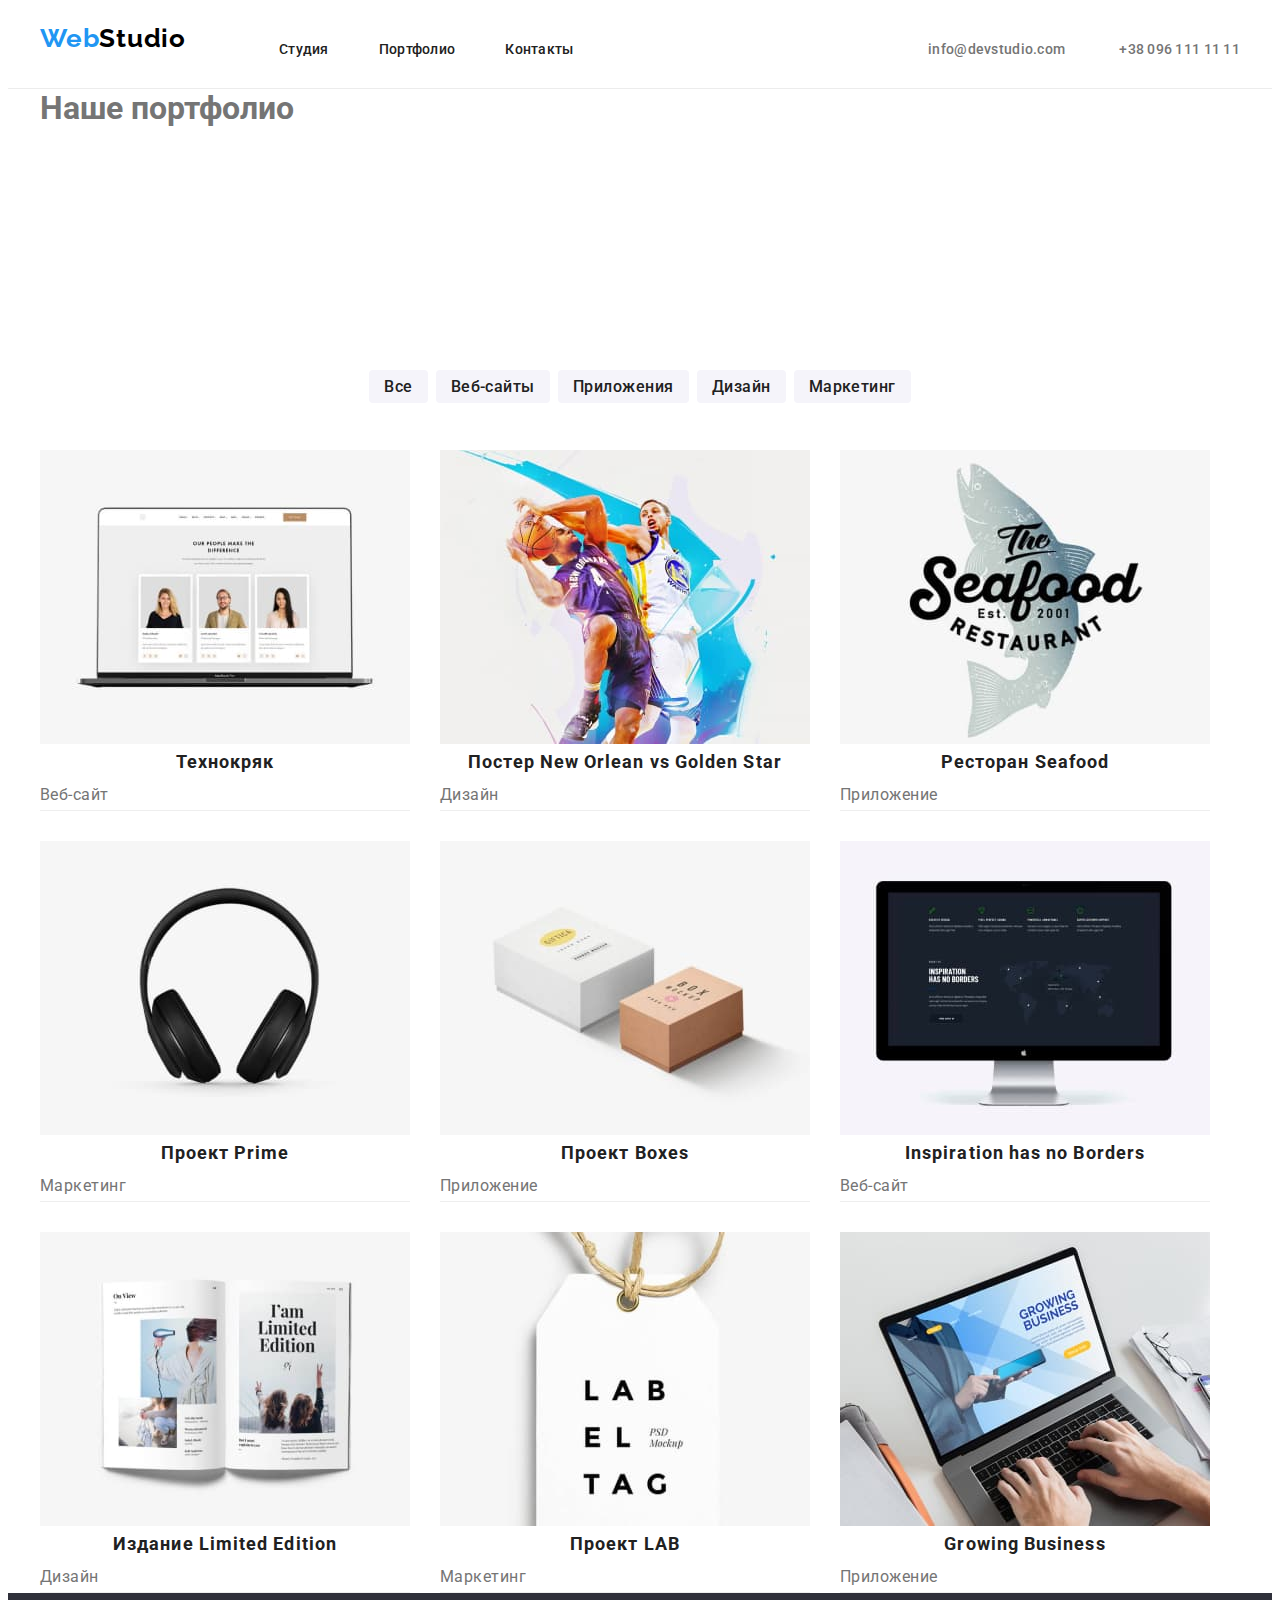
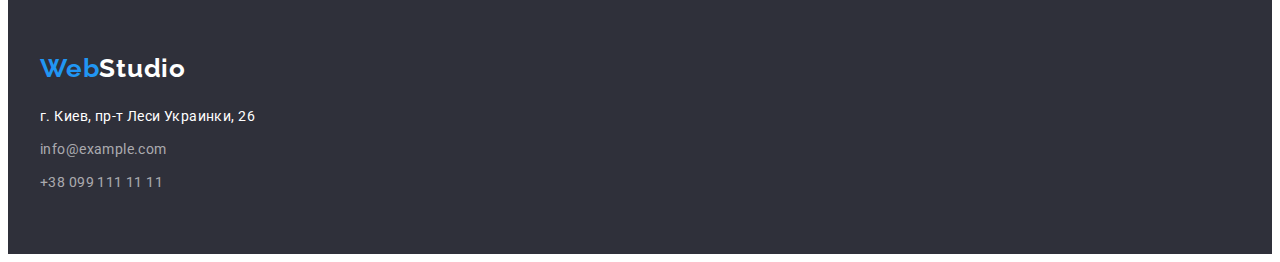
==== portfolio.html @ 537c0da6 "Initial commit" ====
<!DOCTYPE html>
<html lang="en">
  <head>
    <meta charset="UTF-8" />
    <meta http-equiv="X-UA-Compatible" content="IE=edge" />
    <meta name="viewport" content="width=device-width, initial-scale=1.0" />
    <title>Portfolio</title>
    <link
      rel="stylesheet"
      href="https://cdnjs.cloudflare.com/ajax/libs/modern-normalize/1.1.0/modern-normalize.min.css"
      integrity="sha512-wpPYUAdjBVSE4KJnH1VR1HeZfpl1ub8YT/NKx4PuQ5NmX2tKuGu6U/JRp5y+Y8XG2tV+wKQpNHVUX03MfMFn9Q=="
      crossorigin="anonymous"
      referrerpolicy="no-referrer"
    />
    <link rel="preconnect" href="https://fonts.googleapis.com" />
    <link rel="preconnect" href="https://fonts.gstatic.com" crossorigin />
    <link
      href="https://fonts.googleapis.com/css2?family=Raleway:wght@700&family=Roboto:wght@400;500;700;900&display=swap"
      rel="stylesheet"
    />
    <link rel="stylesheet" href="./css/styles.css" />
  </head>
  <body>
    <!-- Header-->
    <header>
      <div class="conteiner">
        <a href="./index.html" class="logo logo-heder"
          ><span class="first-logo">Web</span>Studio</a
        >
        <nav>
          <ul class="list">
            <li><a href="" class="nav-item">Студия</a></li>
            <li><a href="./portfolio.html" class="nav-item">Портфолио</a></li>
            <li><a href="" class="nav-item">Контакты</a></li>
          </ul>
        </nav>
        <div class="contact">
          <a href="mailto:info@devstudio.com" class="contact-header"
            >info@devstudio.com</a
          >
          <a href="tel:+380961111111" class="contact-header"
            >+38 096 111 11 11</a
          >
        </div>
      </div>
    </header>
    <!--main-->
    <main>
      <div class="conteiner">
        <section class="portfolio">
          <h1>Наше портфолио</h1>
          <ul class="list portfolio-filter">
            <li>
              <input
                type="radio"
                name="filter"
                id="filterChoice1"
                value="all"
              /><label for="filterChoice1">Все</label>
            </li>
            <li>
              <input
                type="radio"
                name="filter"
                id="filterChoice2"
                value="Веб-сайты"
              /><label for="filterChoice2">Веб-сайты</label>
            </li>
            <li>
              <input
                type="radio"
                name="filter"
                id="filterChoice3"
                value="Приложения"
              />
              <label for="filterChoice3">Приложения</label>
            </li>
            <li>
              <input
                type="radio"
                name="filter"
                id="filterChoice4"
                value="Дизайн"
              />
              <label for="filterChoice4">Дизайн</label>
            </li>

            <li>
              <input
                type="radio"
                name="filter"
                id="filterChoice5"
                value="Маркетинг"
              />
              <label for="filterChoice5">Маркетинг</label>
            </li>
          </ul>
          <ul class="list portfolio-item">
            <li>
              <img
                src="./imges/tehnokriak.jpg"
                alt="Сйт Технокряк"
                width="370"
              />
              <div class="title">
                <h2>Технокряк</h2>
                <p>Веб-сайт</p>
              </div>
            </li>
            <li>
              <img
                src="./imges/poster.jpg"
                alt="красочный постер"
                width="370"
              />
              <div class="litle">
                <h2>Постер New Orlean vs Golden Star</h2>
                <p>Дизайн</p>
              </div>
            </li>
            <li>
              <img
                src="./imges/restoran.jpg"
                alt="логотип ресторана"
                width="370"
              />
              <div class="title">
                <h2>Ресторан Seafood</h2>
                <p>Приложение</p>
              </div>
            </li>
            <li>
              <img
                src="./imges/projectprime.jpg"
                alt="компьютерная переферия"
                width="370"
              />
              <div class="title">
                <h2>Проект Prime</h2>
                <p>Маркетинг</p>
              </div>
            </li>
            <li>
              <img
                src="./imges/projectbox.jpg"
                alt="фирмерные коробки"
                width="370"
              />
              <div class="title">
                <h2>Проект Boxes</h2>
                <p>Приложение</p>
              </div>
            </li>
            <li>
              <img
                src="./imges/inspiration.jpg"
                alt="целеустремленность"
                width="370"
              />
              <div class="title">
                <h2>Inspiration has no Borders</h2>
                <p>Веб-сайт</p>
              </div>
            </li>
            <li>
              <img src="./imges/izdanie.jpg" alt="литература" width="370" />
              <div class="title">
                <h2>Издание Limited Edition</h2>
                <p>Дизайн</p>
              </div>
            </li>
            <li>
              <img src="./imges/projectlab.jpg" alt="Лаборатория" width="370" />
              <div class="title">
                <h2>Проект LAB</h2>
                <p>Маркетинг</p>
              </div>
            </li>
            <li>
              <img src="./imges/growing.jpg" alt="Развитие" width="370" />
              <div class="title">
                <h2>Growing Business</h2>
                <p>Приложение</p>
              </div>
            </li>
          </ul>
        </section>
      </div>
    </main>
    <!--Footer-->
    <footer class="footer">
      <div class="conteiner">
        <a href="./index.html" class="logo logo-footer"
          ><span class="first-logo">Web</span>Studio</a
        >
        <address>
          <ul class="list">
            <li>
              <a
                href="https://goo.gl/maps/Edwmhxhsn8oZYqnP8"
                target="_blank"
                rel="noopener noreferrer"
                class="gmaps"
                >г. Киев, пр-т Леси Украинки, 26</a
              >
            </li>
            <li>
              <a href="mailto:info@example.com" class="contact-footer"
                >info@example.com</a
              >
            </li>
            <li>
              <a href="tel:+380991111111" class="contact-footer"
                >+38 099 111 11 11</a
              >
            </li>
          </ul>
        </address>
      </div>
    </footer>
  </body>
</html>
---- css/styles.css ----
:root {
  --primery-text-color: #757575;
  --title-text-color: #212121;
  --footer-text-color: #ffffff;
  --nav-item-color: #212121;
  --nav-item-active: #2196f3;
  --focus-link-color: #2196f3;
  --primery-bgcolor: #e5e5e5;
  --secondary-bgcolor: #f5f4fa;
  --header-bdcolor: #ffffff;
  --footer-bgcolor: #2f303a;
}

body {
  font-family: "Roboto", sans-serif;
  color: var(--primery-text-color);
}

h1,
h2,
h3,
h4,
h5,
h6,
p,
ul,
li {
  margin: 0;
  padding: 0;
}

h2 {
  font-weight: 700;
  font-size: 36px;
  line-height: calc(42 / 36);
  text-align: center;
  letter-spacing: 0.03em;
  color: var(--title-text-color);
}
.list {
  list-style: none;
}

.conteiner {
  margin: 0 auto;
  width: 1200px;
  padding: 0 15px;
  display: flex;
}

img {
  display: block;
  max-width: 100%;
  height: auto;
}

header {
  border-bottom: 1px solid #ececec;
}
header .conteiner {
  flex-direction: row;
  align-items: center;
  height: 80px;
}

header ul {
  display: flex;
}
.hero-index {
  font-weight: 900;
  font-size: 44px;
  line-height: calc(60 / 44);
  text-align: center;
  letter-spacing: 0.06em;
  text-transform: uppercase;
  color: #ffffff;
  background-color: #212121;
}
.hero-btn {
  background-color: #2196f3;
  font-family: "Roboto", sans-serif;
  font-weight: 700;
  font-size: 16px;
  line-height: calc(30 / 16);
  text-align: center;
  letter-spacing: 0.06em;
  color: #ffffff;
  box-shadow: 0px 4px 4px rgba(0, 0, 0, 0.15);
  border-radius: 4px;
  cursor: pointer;
}

.logo {
  display: flex;
  font-family: "Raleway", sans-serif;
  font-weight: 700;
  font-size: 26px;
  line-height: calc(31 / 26);
  letter-spacing: 0.03em;
  text-decoration: none;
  margin-right: 93px;
}
.logo-heder {
  color: #000000;
}
.logo-heder:visited {
  color: #000000;
}

.logo .first-logo {
  color: #2196f3;
}

.nav-item {
  font-weight: 500;
  font-size: 14px;
  line-height: calc(16 / 14);
  letter-spacing: 0.02em;
  color: var(--nav-item-color);
  text-decoration: none;
}

nav li:not(:last-child) {
  margin-right: 50px;
}

.nav-item:hover,
.nav-item:focus {
  color: var(--nav-item-active);
}
header .contact {
  margin-left: auto;
}
.contact .contact-header:not(:last-child) {
  margin-right: 50px;
}

main .conteiner {
  flex-direction: column;
}
main section:not(:last-child) {
  margin-bottom: 94px;
}

.advantage {
  display: flex;
  justify-content: space-between;
}

.advantage li {
  width: 270px;
}

.advantage h3 {
  font-size: 14px;
  line-height: calc(16 / 14);
  letter-spacing: 0.03em;
  text-transform: uppercase;
  color: var(--title-text-color);
}

.advantage p {
  font-size: 14px;
  line-height: calc(24 / 14);
  letter-spacing: 0.03em;
}

.works h2 {
  margin-bottom: 50px;
}

.works ul {
  display: flex;
  justify-content: space-between;
}

.team h2 {
  margin-bottom: 50px;
}

.team ul {
  display: flex;
  flex-wrap: wrap;
  justify-content: space-between;
  margin-bottom: 94px;
}

.team li {
  display: flex;
  width: 270px;
  flex-direction: column;
  box-shadow: 0px 1px 3px rgba(0, 0, 0, 0.12), 0px 1px 1px rgba(0, 0, 0, 0.14),
    0px 2px 1px rgba(0, 0, 0, 0.2);
  border-bottom-left-radius: 4px;
  border-bottom-right-radius: 4px;
}

.list-team h3 {
  font-weight: 500;
  font-size: 16px;
  line-height: calc(19 / 16);
  text-align: center;
  letter-spacing: 0.03em;
  color: var(--title-text-color);
}

.list-team p {
  font-size: 16px;
  line-height: calc(19 / 16);
  text-align: center;
  letter-spacing: 0.03em;
}

.list-team div,
.list-team img {
  margin-bottom: 30px;
}

.contact-header {
  font-style: normal;
  font-weight: 500;
  font-size: 14px;
  line-height: calc(16 / 14);
  letter-spacing: 0.02em;
  color: var(--primery-text-color);
  text-decoration: none;
}

.contact-footer {
  font-style: normal;
  font-size: 14px;
  line-height: calc(24 / 14);
  letter-spacing: 0.03em;
  color: rgba(255, 255, 255, 0.6);
  text-decoration: none;
}

.contact-header:hover,
.contact-header:focus,
.contact-footer:hover,
.contact-footer:focus {
  color: var(--focus-link-color);
}

.footer {
  display: flex;
  flex-direction: column;
  background-color: var(--footer-bgcolor);
  color: var(--footer-text-color);
}
.footer .conteiner {
  flex-direction: column;
  padding-top: 60px;
  padding-bottom: 60px;
}
.logo-footer {
  color: #ffffff;
}

.logo-footer:visited {
  color: #ffffff;
}

.conteiner .logo {
  margin-bottom: 20px;
}

.footer li:not(:last-child) {
  margin-bottom: 9px;
}

.gmaps {
  font-style: normal;
  font-weight: 400;
  font-size: 14px;
  line-height: calc(24 / 14);
  letter-spacing: 0.03em;
  color: #ffffff;
  text-decoration: none;
}

.portfolio-filter {
  justify-content: center;
  display: flex;
  margin-top: 247px;
  margin-bottom: 50px;
}

.portfolio-filter label {
  padding-top: 6px;
  padding-right: 22px;
  padding-bottom: 6px;
  padding-top: 22px;
}
.portfolio-filter li:not(:last-child) {
  margin-right: 8px;
}

.portfolio-filter input[type="radio"] {
  display: none;
}
.portfolio-filter label {
  cursor: pointer;
  padding: 7px 15px;
  border-radius: 4px;
  text-align: center;
  letter-spacing: 0.03em;
  color: #212121;
  font-weight: 500;
  font-size: 16px;
  line-height: calc(26 / 16);
  background-color: #f5f4fa;
}

.portfolio-filter input[type="radio"]:checked + label {
  background: #2196f3;
  color: #ffffff;
}

.portfolio-item {
  display: flex;
  flex-wrap: wrap;
}

.portfolio-item li {
  border-bottom: 1px solid #eeeeee;
}

.portfolio-item li:not(:nth-child(3n)) {
  margin-right: 30px;
}

.portfolio-item li:not(:nth-last-child(-n + 3)) {
  margin-bottom: 30px;
}

.portfolio-item .title {
  padding: 20xp 24px;
}

.portfolio-item h2 {
  font-weight: 700;
  font-size: 18px;
  line-height: calc(36 / 18);
  letter-spacing: 0.06em;
  color: var(--title-text-color);
}

.portfolio-item p {
  font-weight: 400;
  font-size: 16px;
  line-height: calc(30 / 16);
  letter-spacing: 0.03em;
}
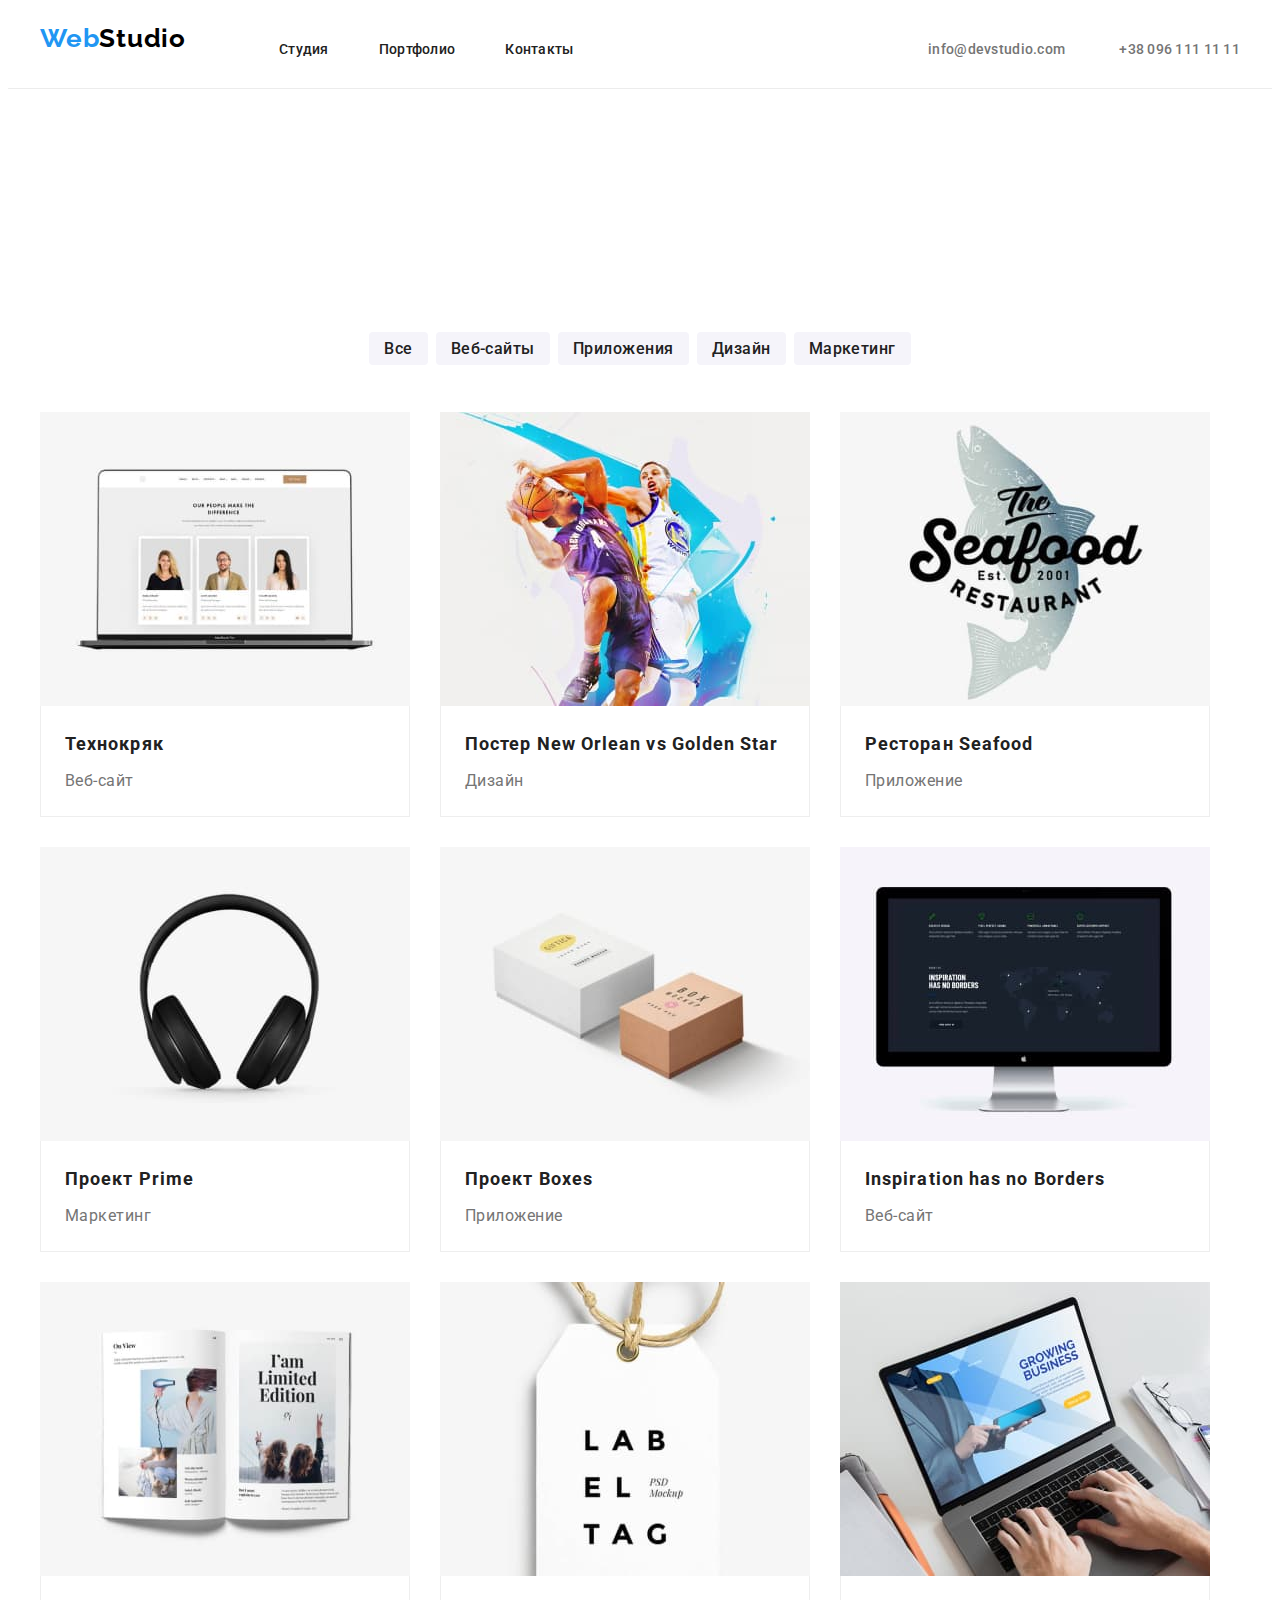
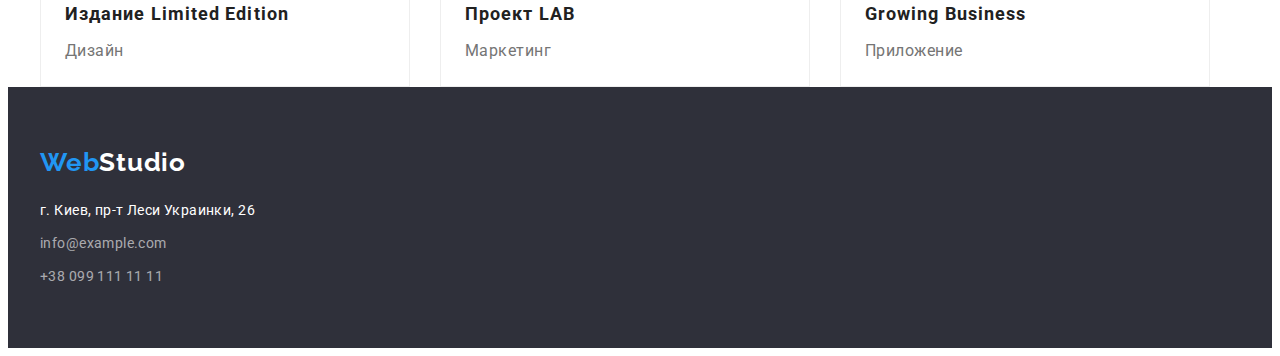
==== commit 3f6309a1: "box-style" ====
--- a/portfolio.html
+++ b/portfolio.html
@@ -48,7 +48,7 @@
     <main>
       <div class="conteiner">
         <section class="portfolio">
-          <h1>Наше портфолио</h1>
+          <h1 class="visually-hidden">Наше портфолио</h1>
           <ul class="list portfolio-filter">
             <li>
               <input
--- a/css/styles.css
+++ b/css/styles.css
@@ -195,25 +195,26 @@
   border-bottom-right-radius: 4px;
 }
 
-.list-team h3 {
-  font-weight: 500;
-  font-size: 16px;
-  line-height: calc(19 / 16);
-  text-align: center;
-  letter-spacing: 0.03em;
-  color: var(--title-text-color);
-}
-
-.list-team p {
-  font-size: 16px;
-  line-height: calc(19 / 16);
-  text-align: center;
-  letter-spacing: 0.03em;
-}
-
 .list-team div,
 .list-team img {
   margin-bottom: 30px;
+}
+
+.list-team h3 {
+  margin-bottom: 10px;
+  font-weight: 500;
+  font-size: 16px;
+  line-height: calc(19 / 16);
+  text-align: center;
+  letter-spacing: 0.03em;
+  color: var(--title-text-color);
+}
+
+.list-team p {
+  font-size: 16px;
+  line-height: calc(19 / 16);
+  text-align: center;
+  letter-spacing: 0.03em;
 }
 
 .contact-header {
@@ -322,10 +323,6 @@
   flex-wrap: wrap;
 }
 
-.portfolio-item li {
-  border-bottom: 1px solid #eeeeee;
-}
-
 .portfolio-item li:not(:nth-child(3n)) {
   margin-right: 30px;
 }
@@ -334,16 +331,28 @@
   margin-bottom: 30px;
 }
 
+.portfolio-item div {
+  padding-top: 20px;
+  padding-right: 24px;
+  padding-bottom: 20px;
+  padding-left: 24px;
+  border-left: 1px solid #eeeeee;
+  border-right: 1px solid #eeeeee;
+  border-bottom: 1px solid #eeeeee;
+}
+
 .portfolio-item .title {
   padding: 20xp 24px;
 }
 
 .portfolio-item h2 {
+  margin-bottom: 4px;
   font-weight: 700;
   font-size: 18px;
   line-height: calc(36 / 18);
   letter-spacing: 0.06em;
   color: var(--title-text-color);
+  text-align: left;
 }
 
 .portfolio-item p {
@@ -352,3 +361,16 @@
   line-height: calc(30 / 16);
   letter-spacing: 0.03em;
 }
+
+.visually-hidden {
+  position: absolute;
+  width: 1px;
+  height: 1px;
+  margin: -1px;
+  border: 0;
+  padding: 0;
+  white-space: nowrap;
+  clip-path: inset(100%);
+  clip: rect(0 0 0 0);
+  overflow: hidden;
+}
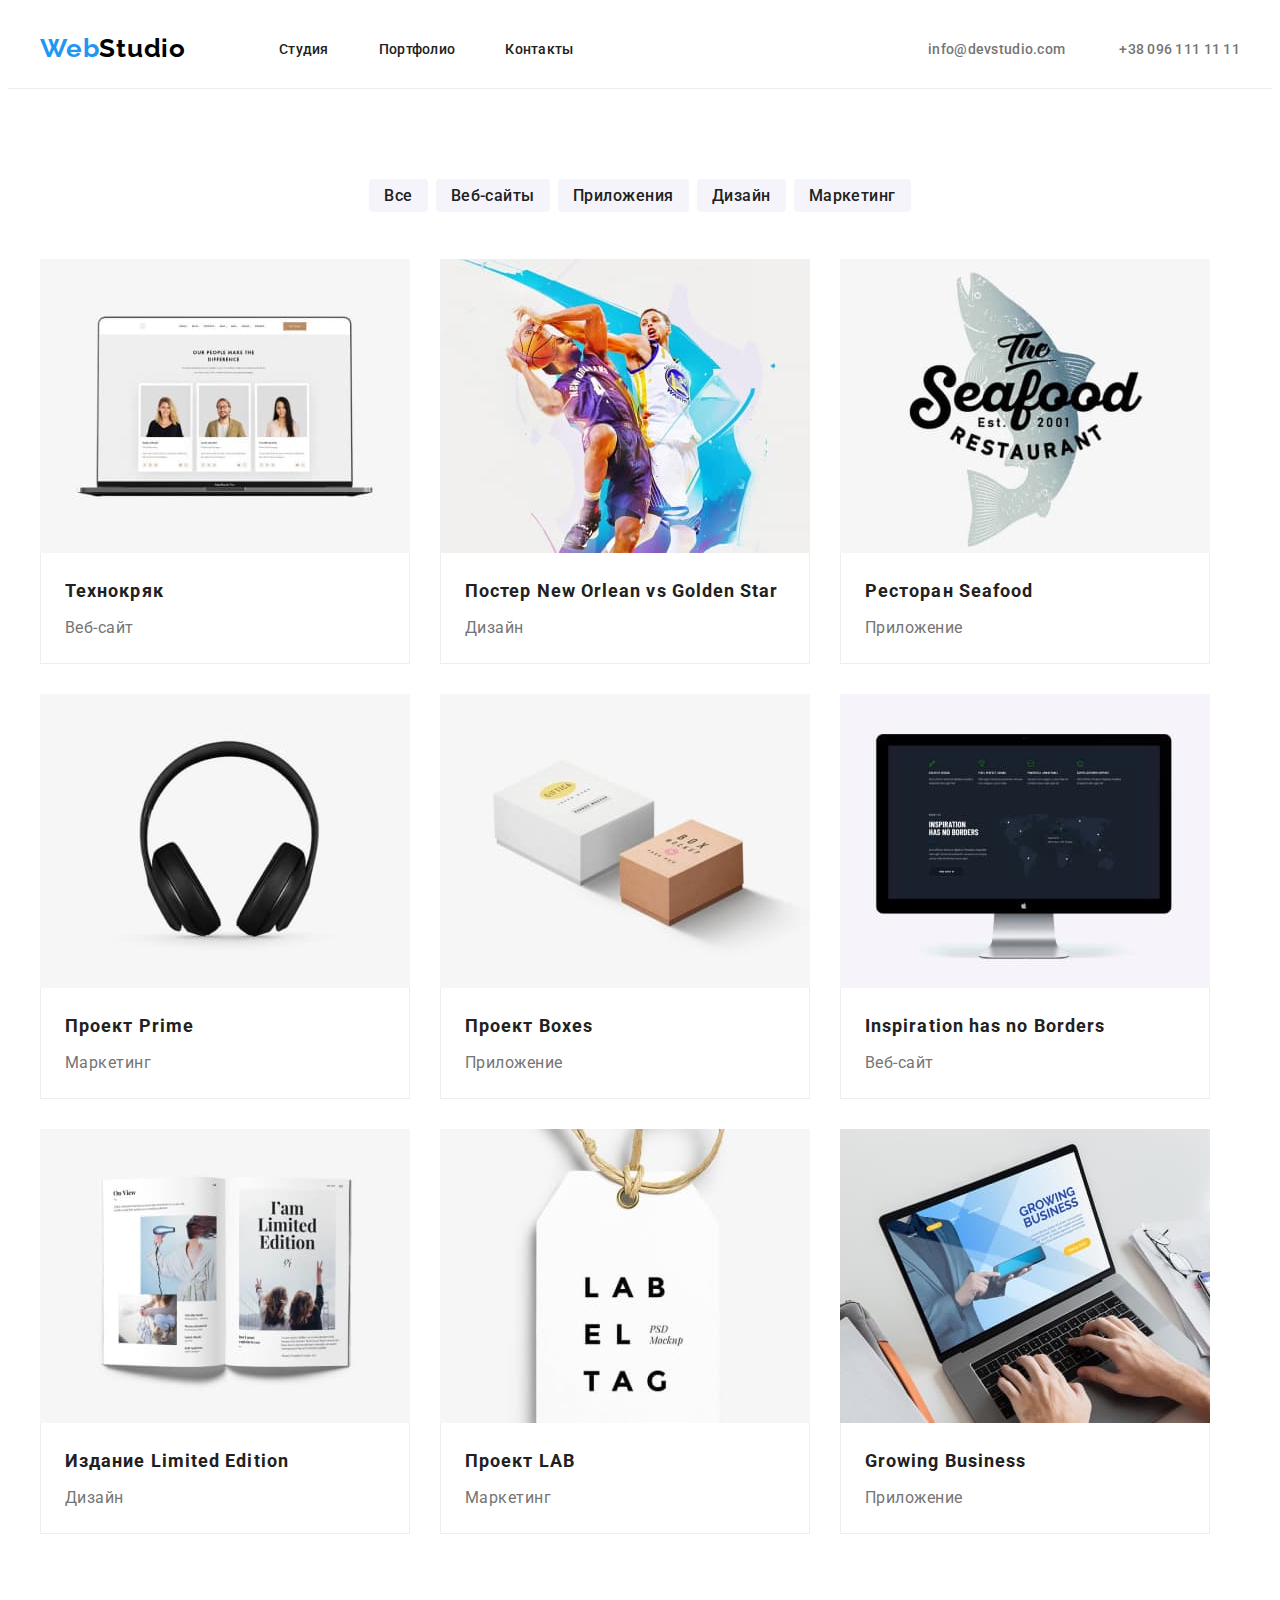
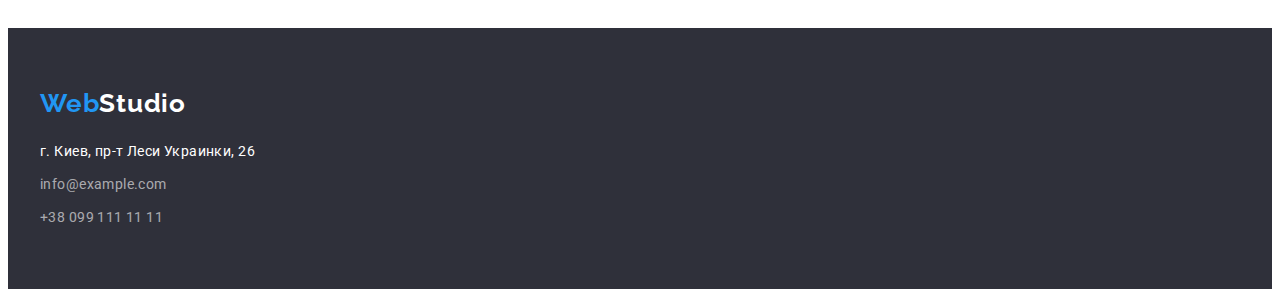
==== commit bf6ec6a9: "ver 1.1" ====
--- a/portfolio.html
+++ b/portfolio.html
@@ -46,8 +46,8 @@
     </header>
     <!--main-->
     <main>
-      <div class="conteiner">
-        <section class="portfolio">
+      <section class="portfolio">
+        <div class="conteiner">
           <h1 class="visually-hidden">Наше портфолио</h1>
           <ul class="list portfolio-filter">
             <li>
@@ -184,8 +184,8 @@
               </div>
             </li>
           </ul>
-        </section>
-      </div>
+        </div>
+      </section>
     </main>
     <!--Footer-->
     <footer class="footer">
--- a/css/styles.css
+++ b/css/styles.css
@@ -53,6 +53,9 @@
   max-width: 100%;
   height: auto;
 }
+section {
+  padding: 94px 0;
+}
 
 header {
   border-bottom: 1px solid #ececec;
@@ -66,7 +69,16 @@
 header ul {
   display: flex;
 }
+.hero {
+  padding-top: 200px;
+  padding-left: 0;
+  padding-bottom: 200px;
+  padding-right: 0;
+  background-color: #212121;
+}
+
 .hero-index {
+  margin-bottom: 30px;
   font-weight: 900;
   font-size: 44px;
   line-height: calc(60 / 44);
@@ -74,10 +86,16 @@
   letter-spacing: 0.06em;
   text-transform: uppercase;
   color: #ffffff;
-  background-color: #212121;
 }
 .hero-btn {
+  padding-bottom: 10px;
+  padding-left: 32px;
+  padding-bottom: 10px;
+  padding-right: 32px;
+  margin-left: auto;
+  margin-right: auto;
   background-color: #2196f3;
+
   font-family: "Roboto", sans-serif;
   font-weight: 700;
   font-size: 16px;
@@ -138,9 +156,6 @@
 main .conteiner {
   flex-direction: column;
 }
-main section:not(:last-child) {
-  margin-bottom: 94px;
-}
 
 .advantage {
   display: flex;
@@ -157,6 +172,7 @@
   letter-spacing: 0.03em;
   text-transform: uppercase;
   color: var(--title-text-color);
+  margin-bottom: 10px;
 }
 
 .advantage p {
@@ -165,6 +181,9 @@
   letter-spacing: 0.03em;
 }
 
+.works {
+  padding-top: 0;
+}
 .works h2 {
   margin-bottom: 50px;
 }
@@ -182,7 +201,6 @@
   display: flex;
   flex-wrap: wrap;
   justify-content: space-between;
-  margin-bottom: 94px;
 }
 
 .team li {
@@ -195,9 +213,11 @@
   border-bottom-right-radius: 4px;
 }
 
-.list-team div,
-.list-team img {
-  margin-bottom: 30px;
+.list-team div {
+  padding-top: 30px;
+  padding-left: 0px;
+  padding-bottom: 30px;
+  padding-right: 0px;
 }
 
 .list-team h3 {
@@ -245,25 +265,21 @@
 
 .footer {
   display: flex;
-  flex-direction: column;
+  padding-top: 60px;
+  padding-bottom: 60px;
   background-color: var(--footer-bgcolor);
   color: var(--footer-text-color);
 }
 .footer .conteiner {
   flex-direction: column;
-  padding-top: 60px;
-  padding-bottom: 60px;
 }
 .logo-footer {
+  margin-bottom: 20px;
   color: #ffffff;
 }
 
 .logo-footer:visited {
   color: #ffffff;
-}
-
-.conteiner .logo {
-  margin-bottom: 20px;
 }
 
 .footer li:not(:last-child) {
@@ -283,7 +299,6 @@
 .portfolio-filter {
   justify-content: center;
   display: flex;
-  margin-top: 247px;
   margin-bottom: 50px;
 }
 
@@ -321,15 +336,19 @@
 .portfolio-item {
   display: flex;
   flex-wrap: wrap;
-}
-
-.portfolio-item li:not(:nth-child(3n)) {
+  margin: -15px;
+}
+
+.portfolio-item li {
+  margin: 15px;
+}
+/* .portfolio-item li:not(:nth-child(3n)) {
   margin-right: 30px;
-}
-
-.portfolio-item li:not(:nth-last-child(-n + 3)) {
+} */
+
+/* .portfolio-item li:not(:nth-last-child(-n + 3)) {
   margin-bottom: 30px;
-}
+}  */
 
 .portfolio-item div {
   padding-top: 20px;
